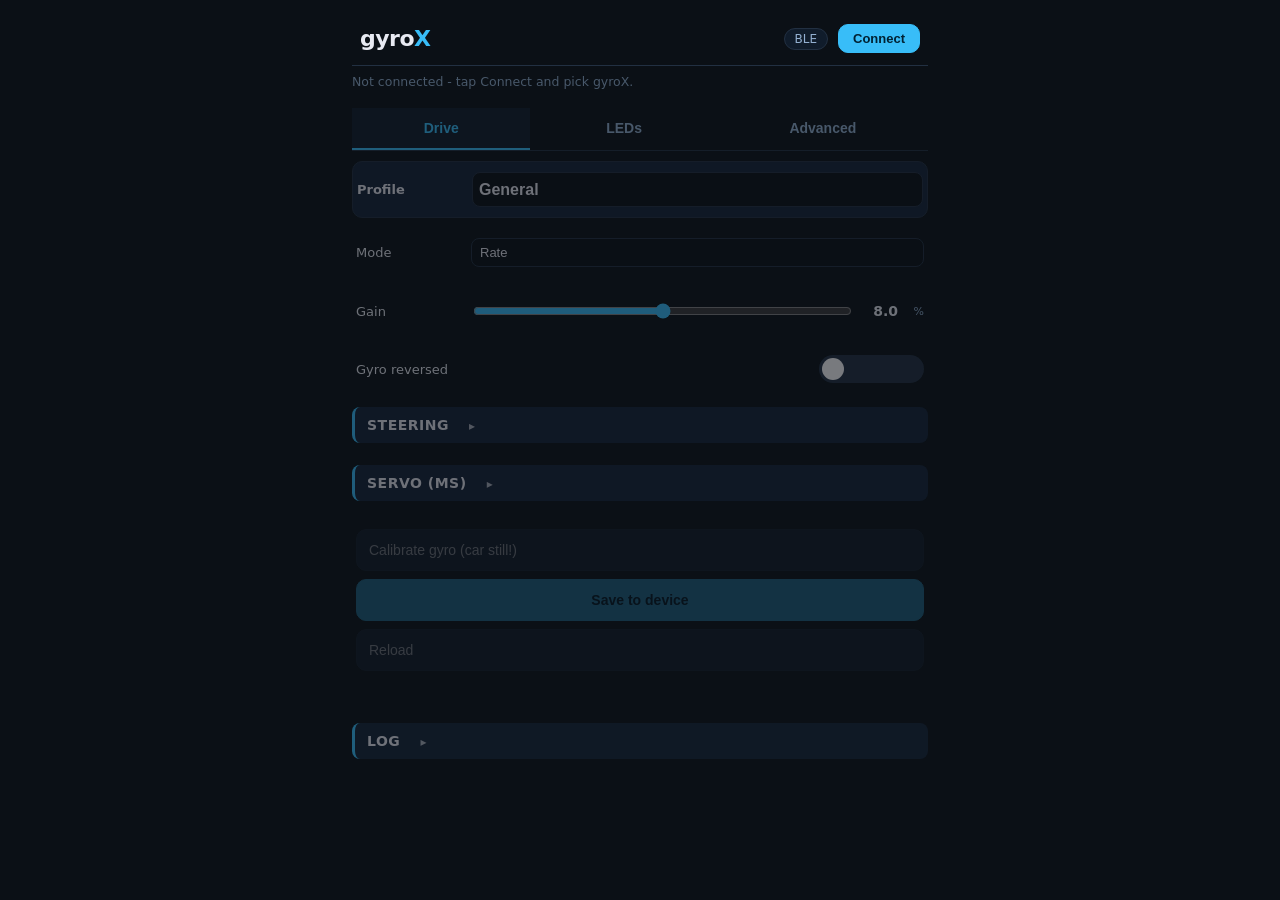
==== docs/index.html @ f601bc7b "Update styling" ====
<!DOCTYPE html>
<html lang="en">
<head>
<meta charset="UTF-8">
<meta name="viewport" content="width=device-width, initial-scale=1.0">
<title>gyroX BLE</title>
<link rel="stylesheet" href="style.css">
</head>
<body>
<div class="shell" id="shell">
  <header class="bar">
    <div class="brand">gyro<span class="dot">X</span></div>
    <div id="ver" class="pill">BLE</div>
    <button id="btnConn" class="btn-conn">Connect</button>
  </header>

  <div id="status" class="msg">Not connected - tap Connect and pick gyroX.</div>

  <nav class="tabs" role="tablist">
    <button class="tab active" data-tab="drive" role="tab" aria-selected="true">Drive</button>
    <button class="tab" data-tab="leds" role="tab" aria-selected="false">LEDs</button>
    <button class="tab" data-tab="advanced" role="tab" aria-selected="false">Advanced</button>
  </nav>

  <div class="tabpanels">

    <section class="tabpanel active" id="tab-drive" role="tabpanel">
      <div class="row profile-row">
        <label class="profile-label">Profile</label>
        <select id="mProfile" class="profile-select">
          <option value="0">General</option>
          <option value="1">Drift</option>
          <option value="2">Bashing</option>
          <option value="3">Custom</option>
        </select>
      </div>
      <div class="row">
        <label>Mode</label>
        <select id="mMode">
          <option value="0">Rate</option>
          <option value="1">Heading hold</option>
        </select>
      </div>
      <div class="row">
        <label>Gain</label>
        <input type="range" id="mGain" min="0" max="200">
        <span id="vGain" class="vnum">8.0</span><span class="vunit">%</span>
      </div>
      <div class="row">
        <label>Gyro reversed</label>
        <label class="switch"><input type="checkbox" id="mGyroRev"><span class="sl"></span></label>
      </div>
      <div class="row" id="rowResetHead" style="display:none"><button id="btnResetHead" class="btn-full">Reset heading-hold target</button></div>

      <div class="collapsible">
        <div class="sep" data-collapse="steering">Steering <span class="chev">▸</span></div>
        <div class="collapse-content" id="collapse-steering">
          <div class="row">
            <label>Steering reversed</label>
            <label class="switch"><input type="checkbox" id="mSteerRev"><span class="sl"></span></label>
          </div>
          <div class="row">
            <label>Deadband</label>
            <input type="range" id="mDeadband" min="0" max="50">
            <span id="vDeadband" class="vnum">8</span><span class="vunit">%</span>
          </div>
          <div class="row">
            <label>Trim</label>
            <input type="range" id="mTrim" min="-100" max="100">
            <span id="vTrim" class="vnum">0</span><span class="vunit">%</span>
          </div>
        </div>
      </div>

      <div class="collapsible">
        <div class="sep" data-collapse="servo">Servo (µs) <span class="chev">▸</span></div>
        <div class="collapse-content" id="collapse-servo">
          <div class="row"><label>Min</label><input type="number" id="mSmin" min="100" max="4000"></div>
          <div class="row"><label>Center</label><input type="number" id="mScenter" min="100" max="4000"></div>
          <div class="row"><label>Max</label><input type="number" id="mSmax" min="100" max="4000"></div>
        </div>
      </div>

      <div class="row act">
        <button id="btnCal" class="btn-full">Calibrate gyro (car still!)</button>
        <button id="btnSave" class="btn-full btn-save">Save to device</button>
        <button id="btnLoad" class="btn-full">Reload</button>
      </div>
      <div id="mMsg" class="msg"></div>
    </section>


    <section class="tabpanel" id="tab-leds" role="tabpanel">
      <div class="row">
        <label>Power</label>
        <label class="switch"><input type="checkbox" id="mLedsOn"><span class="sl"></span></label>
      </div>
      <div class="row">
        <label>Color</label>
        <span class="colorrow"><input type="color" id="mLedsColor" value="#ff0000"><span id="vLedsColor" class="hex">#ff0000</span></span>
      </div>
      <div class="row">
        <label>Brightness</label>
        <input type="range" id="mLedsBright" min="0" max="100">
        <span id="vBright" class="vnum">100</span><span class="vunit">%</span>
      </div>
    </section>

    <section class="tabpanel" id="tab-advanced" role="tabpanel">
      <div class="row">
        <label>Gyro filter (DLPF)</label>
        <select id="mDlpf">
          <option value="5">5 Hz (smooth)</option>
          <option value="10">10 Hz</option>
          <option value="21">21 Hz (drift)</option>
          <option value="44">44 Hz (snappy)</option>
        </select>
      </div>
      <div class="row">
        <label>Gyro range</label>
        <select id="mFs">
          <option value="250">±250 °/s</option>
          <option value="500">±500 °/s</option>
          <option value="1000">±1000 °/s</option>
          <option value="2000">±2000 °/s</option>
        </select>
      </div>
      <div class="row plain">
        <label>Gyro zero offset (°/s)</label>
        <span id="mGzoff" class="value">-</span>
      </div>
      <div class="msg">Applied on Save - no reboot needed.</div>

      <div class="sep">Device name</div>
      <div class="row">
        <label>Device name</label>
        <input type="text" id="fDevName" maxlength="20" placeholder="unnamed">
      </div>

      <div class="sep">Firmware update (OTA)</div>
      <div class="ota-box" id="otaBox">
        <div class="row plain"><label>Current</label><span id="otaInstalled" class="value">-</span></div>
        <div class="row plain"><label>Latest</label><span id="otaLatest" class="value">-</span></div>
        <div id="otaState" class="msg">Connect to check for updates.</div>
      </div>
      <div class="row"><button id="btnOta" class="btn-full" disabled>Update & flash over BLE</button></div>
      <div class="progress"><div class="fill" id="otaBar"></div></div>
      <div id="otaMsg" class="msg"></div>
      <div class="small">BLE flashing is slow (about <span id="otaMin">?</span> min). Faster: <a id="otaDl" href="#" download>download the .bin</a> and flash via the AP web UI (hold boot 3 s).</div>

      <div class="collapsible">
        <div class="sep" data-collapse="otamore">Rollback & local file <span class="chev">▸</span></div>
        <div class="collapse-content" id="collapse-otamore">
          <div class="row">
            <label>Version</label>
            <span class="ver-line">
              <select id="otaVersion"><option>Loading releases…</option></select>
              <button id="btnFlashVersion" class="btn-mini" disabled>Flash Version</button>
            </span>
          </div>
          <div class="row">
            <label>Rollback</label>
            <span class="rb-line">
              <span id="otaOther" class="value">-</span>
              <button id="btnRollback" class="btn-mini" disabled>Flash</button>
            </span>
          </div>
          <div class="row"><label>Flash local file</label><input type="file" id="otaFile" accept=".bin"></div>
          <div class="msg">For offline installs - releases normally load from GitHub automatically.</div>
        </div>
      </div>
    </section>

  </div>

  <div class="collapsible">
    <div class="sep" data-collapse="log">Log <span class="chev">▸</span></div>
    <div class="collapse-content" id="collapse-log">
      <div id="log" class="log"></div>
    </div>
  </div>
</div>
<script src="app.js"></script>
</body>
</html>
---- docs/style.css ----
/* gyroX BLE config - styled to match the AP web UI */

* { box-sizing: border-box; }

:root {
  --bg: #0b1016;
  --panel: #121c2b;
  --border: #223042;
  --text: #e8eaf2;
  --muted: #93b0d1;
  --accent: #38bdf8;
}

html { -webkit-tap-highlight-color: transparent; }
body { margin: 0; font-family: system-ui, -apple-system, Segoe UI, Roboto, sans-serif; background: var(--bg); color: var(--text); font-size: 14px; -webkit-font-smoothing: antialiased; }
.shell { max-width: 600px; margin: 0 auto; padding: 12px; }

/* ---------- header ---------- */
.bar { display: flex; align-items: center; gap: 10px; padding: 12px 8px; border-bottom: 1px solid var(--border); }
.brand { font-size: 22px; font-weight: 700; letter-spacing: -0.5px; }
.dot { color: var(--accent); }
.pill { font-size: 12px; padding: 3px 10px; border-radius: 12px; background: #101c2b; border: 1px solid var(--border); color: var(--muted); margin-left: auto; white-space: nowrap; }
.pill.connected { color: var(--accent); border-color: var(--accent); }

/* connect button (BLE only) */
.btn-conn { font-size: 13px; font-weight: 700; padding: 6px 14px; border-radius: 10px; background: var(--accent); color: #002233; border: 1px solid var(--accent); cursor: pointer; white-space: nowrap; }
.btn-conn:hover { background: #4ecbff; }
.btn-conn.disconnect { background: #1d2b3f; color: var(--text); border-color: var(--border); font-weight: 600; }

/* ---------- status / messages ---------- */
.msg { font-size: 12.5px; color: var(--muted); margin: 8px 0; min-height: 18px; }
.msg.err { color: #ff8484; }
.msg.ok { color: #7ee2a8; }

/* ---------- tabs ---------- */
.tabs { display: flex; gap: 4px; margin: 16px 0 4px; overflow-x: auto; scrollbar-width: none; border-bottom: 1px solid var(--border); }
.tabs::-webkit-scrollbar { display: none; }
.tab { flex: 1 1 auto; min-width: 90px; text-align: center; padding: 12px 6px; font-size: 14px; font-weight: 600; color: var(--muted); background: transparent; border: none; border-bottom: 2px solid transparent; cursor: pointer; }
.tab.active { color: var(--accent); border-bottom-color: var(--accent); background: #101c2b; }

/* ---------- tab panels ---------- */
.tabpanel { display: none; animation: fadeIn 0.2s ease; }
.tabpanel.active { display: block; }
@keyframes fadeIn { from { opacity: 0; transform: translateY(4px); } to { opacity: 1; transform: translateY(0); } }

/* ---------- form rows ---------- */
.row { display: flex; align-items: center; justify-content: space-between; gap: 10px; margin: 10px 0; padding: 10px 4px; border-radius: 10px; }
.row:hover { background: #19273c; }
.row label { font-size: 13px; color: var(--text); min-width: 105px; }
.sep { font-size: 12px; color: var(--muted); text-transform: uppercase; letter-spacing: 0.5px; margin: 18px 0 8px; padding-left: 6px; border-left: 3px solid var(--accent); }

/* inputs */
input[type=range] { flex: 1; accent-color: var(--accent); height: 24px; }
input[type=number] { flex: 0 0 110px; background: #0b1016; border: 1px solid var(--border); color: var(--text); border-radius: 8px; padding: 6px 8px; font-size: 13px; }
input[type=text] { flex: 1; background: #0b1016; border: 1px solid var(--border); color: var(--text); border-radius: 8px; padding: 8px 10px; font-size: 13px; }
select { flex: 1; background: #0b1016; border: 1px solid var(--border); color: var(--text); border-radius: 8px; padding: 6px 8px; font-size: 13px; min-width: 110px; -webkit-appearance: none; }
.vnum { font-variant-numeric: tabular-nums; font-weight: 600; min-width: 34px; text-align: right; }
.vunit { font-size: 11px; color: var(--muted); min-width: 16px; text-align: right; }
.colorrow { display: flex; align-items: center; gap: 8px; flex: 1; }
.hex { font-size: 12px; color: var(--muted); min-width: 52px; text-align: center; }
input[type=color] { width: 44px; height: 32px; border: none; border-radius: 6px; background: none; cursor: pointer; }
input[type=file] { flex: 1; font-size: 12px; color: var(--muted); }
input[type=file]::file-selector-button { background: #1d2b3f; border: 1px solid var(--border); color: var(--text); border-radius: 8px; padding: 6px 10px; margin-right: 8px; cursor: pointer; }


/* switches */
.switch { position: relative; display: inline-block; width: 48px; height: 28px; }
.switch input { opacity: 0; width: 0; height: 0; }
.sl { position: absolute; cursor: pointer; inset: 0; background: var(--border); border-radius: 28px; transition: .2s; }
.sl:after { position: absolute; content: ""; height: 22px; width: 22px; left: 3px; bottom: 3px; background: #fff; border-radius: 50%; transition: .2s; }
input:checked + .sl { background: var(--accent); }
input:checked + .sl:after { transform: translateX(20px); }

/* buttons */
.btn-full { width: 100%; background: #1d2b3f; border: 1px solid var(--border); color: var(--text); border-radius: 10px; padding: 12px; font-size: 14px; cursor: pointer; text-align: left; }
.btn-full:hover:not(:disabled) { background: #24364c; }
.btn-full:disabled { opacity: 0.45; cursor: not-allowed; }
.btn-save { background: var(--accent); color: #002233; border-color: var(--accent); font-weight: 700; text-align: center; }
.btn-save:hover:not(:disabled) { background: #4ecbff; }
.act { display: flex; flex-direction: column; gap: 8px; }

/* progress bar (OTA) */
.progress { height: 6px; background: #1d2b3f; border-radius: 3px; margin: 8px 0; overflow: hidden; }
.progress .fill { height: 100%; width: 0%; background: var(--accent); transition: width 0.15s; }

/* telemetry strip */
.telemetry { display: grid; grid-template-columns: repeat(4, 1fr); gap: 6px; margin-top: 18px; padding-top: 12px; border-top: 1px solid var(--border); background: #101c2b; border-radius: 12px; }
@media (max-width: 480px) { .telemetry { grid-template-columns: repeat(2, 1fr); } }
.tel-item { display: flex; flex-direction: column; align-items: center; gap: 2px; padding: 8px 2px; }
.tel-label { font-size: 10px; color: var(--muted); text-transform: uppercase; letter-spacing: 0.3px; }
.tel-val { font-size: 17px; font-weight: 700; font-variant-numeric: tabular-nums; line-height: 1; }
.tel-unit { font-size: 10px; color: var(--muted); }

/* ---------- profile prominence (Drive page) ---------- */
.profile-row { background: #162438; border: 1px solid var(--border); }
.profile-label { font-size: 16px; font-weight: 700; color: var(--text); min-width: 115px; }
.profile-select { font-size: 16px; font-weight: 700; padding: 8px 6px; }

/* ---------- collapsible sections ---------- */
.sep[data-collapse] {
  font-size: 14px; font-weight: 700; color: var(--text); text-transform: uppercase; letter-spacing: 0.5px;
  margin: 14px 0 8px; padding: 10px 12px;
  background: #162438; border-radius: 8px;
  cursor: pointer; user-select: none;
}
.sep[data-collapse]:hover { background: #1b2c44; }
.sep[data-collapse] .chev { display: inline-block; width: 16px; text-align: center; margin-left: 10px; font-size: 12px; opacity: 0.7; transition: transform 0.2s ease; }
.sep[data-collapse].open .chev { transform: rotate(90deg); opacity: 1; }
.collapse-content { max-height: 0; overflow: hidden; opacity: 0; transition: max-height 0.25s ease, opacity 0.2s ease; }
.collapse-content.open { max-height: 2400px; opacity: 1; }

/* ---------- log (BLE diagnostics) ---------- */
.log { font-family: ui-monospace, SFMono-Regular, Menlo, Consolas, monospace; font-size: 11px; color: var(--muted); background: #0b1016; border: 1px solid var(--border); border-radius: 10px; padding: 8px 10px; max-height: 180px; overflow-y: auto; }
.log .entry { padding: 2px 0; border-bottom: 1px solid #14202f; white-space: pre-wrap; word-break: break-word; }
.log .entry:last-child { border-bottom: none; }
.log .ts { color: #5a7392; margin-right: 6px; }
.log .ok { color: #7ee2a8; }
.log .err { color: #ff8484; }
.log .info { color: var(--muted); }


/* OTA status box: green when up to date, red when an update is available */
.ota-box { border: 1px solid var(--border); border-radius: 10px; padding: 4px 8px; margin: 10px 0; }
.ota-box .row { margin: 4px 0; padding: 4px 2px; }
.ota-box.ok { border-color: #22c55e; }
.ota-box.ok #otaState { color: #7ee2a8; }
.ota-box.update { border-color: #ef4444; }
.ota-box.update #otaState { color: #ff9b9b; }
.small a { color: var(--accent); }

/* OTA status box: green when up to date, red when an update is available */
.ota-box { border: 1px solid var(--border); border-radius: 10px; padding: 4px 8px; margin: 10px 0; }
.ota-box .row { margin: 4px 0; padding: 4px 2px; }
.ota-box .row:hover { background: transparent; }   /* display-only rows: not clickable */
.ota-box.ok { border-color: #22c55e; }
.ota-box.ok #otaState { color: #7ee2a8; }
.ota-box.update { border-color: #ef4444; }
.ota-box.update #otaState { color: #ff9b9b; }
.small a { color: var(--accent); }

/* compact buttons for the advanced OTA rows */
.ver-line, .rb-line { display: flex; align-items: center; gap: 8px; flex: 1; justify-content: flex-end; }
.btn-mini { padding: 6px 12px; font-size: 12px; font-weight: 600; border-radius: 8px; background: #1d2b3f; border: 1px solid var(--border); color: var(--text); cursor: pointer; white-space: nowrap; }
.btn-mini:hover:not(:disabled) { background: #24364c; }
.btn-mini:disabled { opacity: 0.45; cursor: not-allowed; }

/* disconnected: dim + lock everything below the header */
.shell > :not(.bar) { transition: opacity 0.2s ease; }
.shell.off > :not(.bar) { opacity: 0.45; pointer-events: none; user-select: none; }


/* OTA rows */
.value { font-size: 13px; font-weight: 600; color: var(--text); text-align: right; word-break: break-all; }
.btn-full.ota-update { background: var(--accent); color: #002233; border-color: var(--accent); font-weight: 700; text-align: center; }
.btn-full.ota-update:hover:not(:disabled) { background: #4ecbff; }

.log .info { color: var(--muted); }
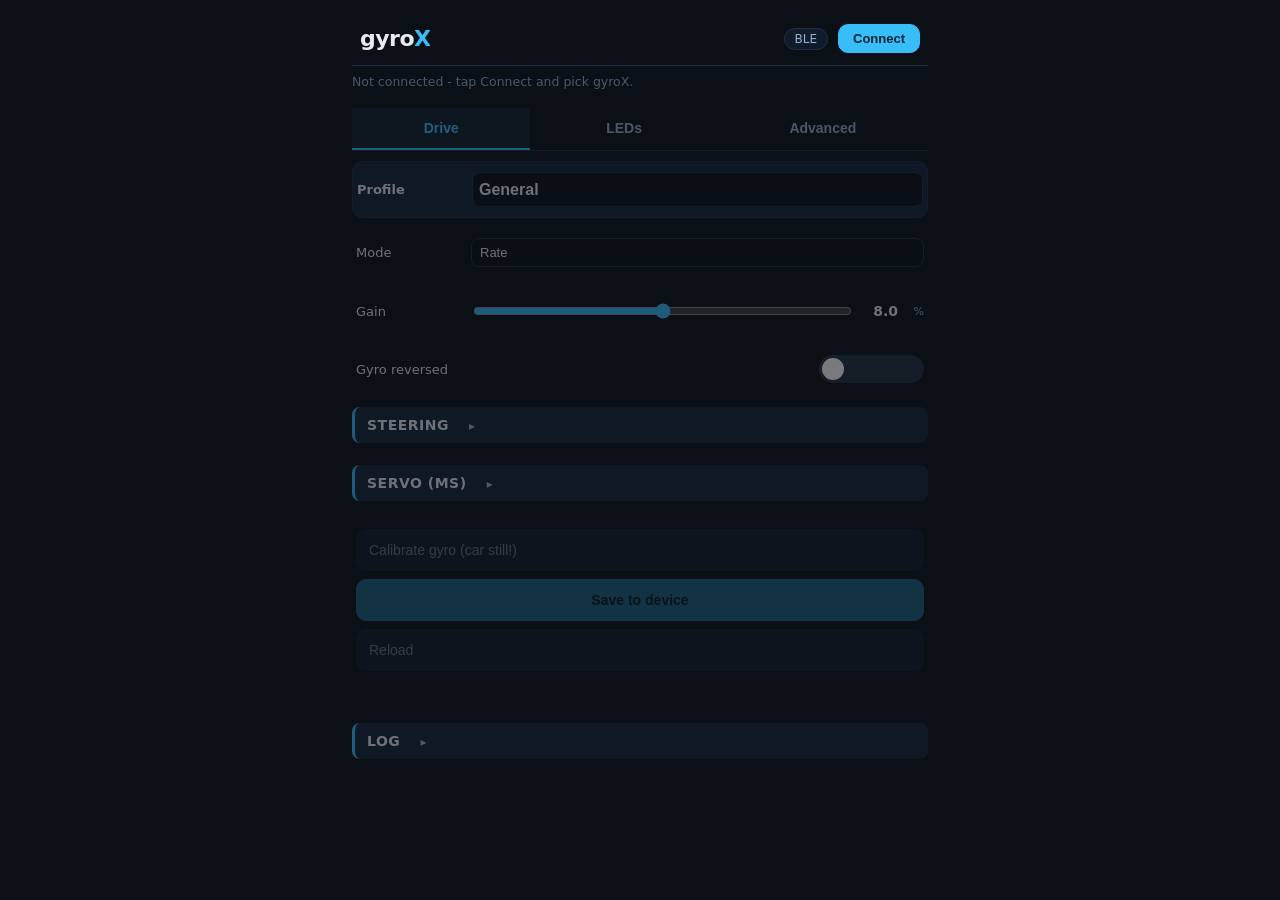
==== commit d2c03379: "Fix auto-save" ====
--- a/docs/index.html
+++ b/docs/index.html
@@ -129,12 +129,14 @@
         <label>Gyro zero offset (°/s)</label>
         <span id="mGzoff" class="value">-</span>
       </div>
-      <div class="msg">Applied on Save - no reboot needed.</div>
 
       <div class="sep">Device name</div>
       <div class="row">
         <label>Device name</label>
-        <input type="text" id="fDevName" maxlength="20" placeholder="unnamed">
+        <span class="ver-line">
+          <input type="text" id="fDevName" maxlength="20" placeholder="unnamed">
+          <button id="btnSaveName" class="btn-mini" disabled>Save</button>
+        </span>
       </div>
 
       <div class="sep">Firmware update (OTA)</div>
@@ -146,7 +148,6 @@
       <div class="row"><button id="btnOta" class="btn-full" disabled>Update & flash over BLE</button></div>
       <div class="progress"><div class="fill" id="otaBar"></div></div>
       <div id="otaMsg" class="msg"></div>
-      <div class="small">BLE flashing is slow (about <span id="otaMin">?</span> min). Faster: <a id="otaDl" href="#" download>download the .bin</a> and flash via the AP web UI (hold boot 3 s).</div>
 
       <div class="collapsible">
         <div class="sep" data-collapse="otamore">Rollback & local file <span class="chev">▸</span></div>
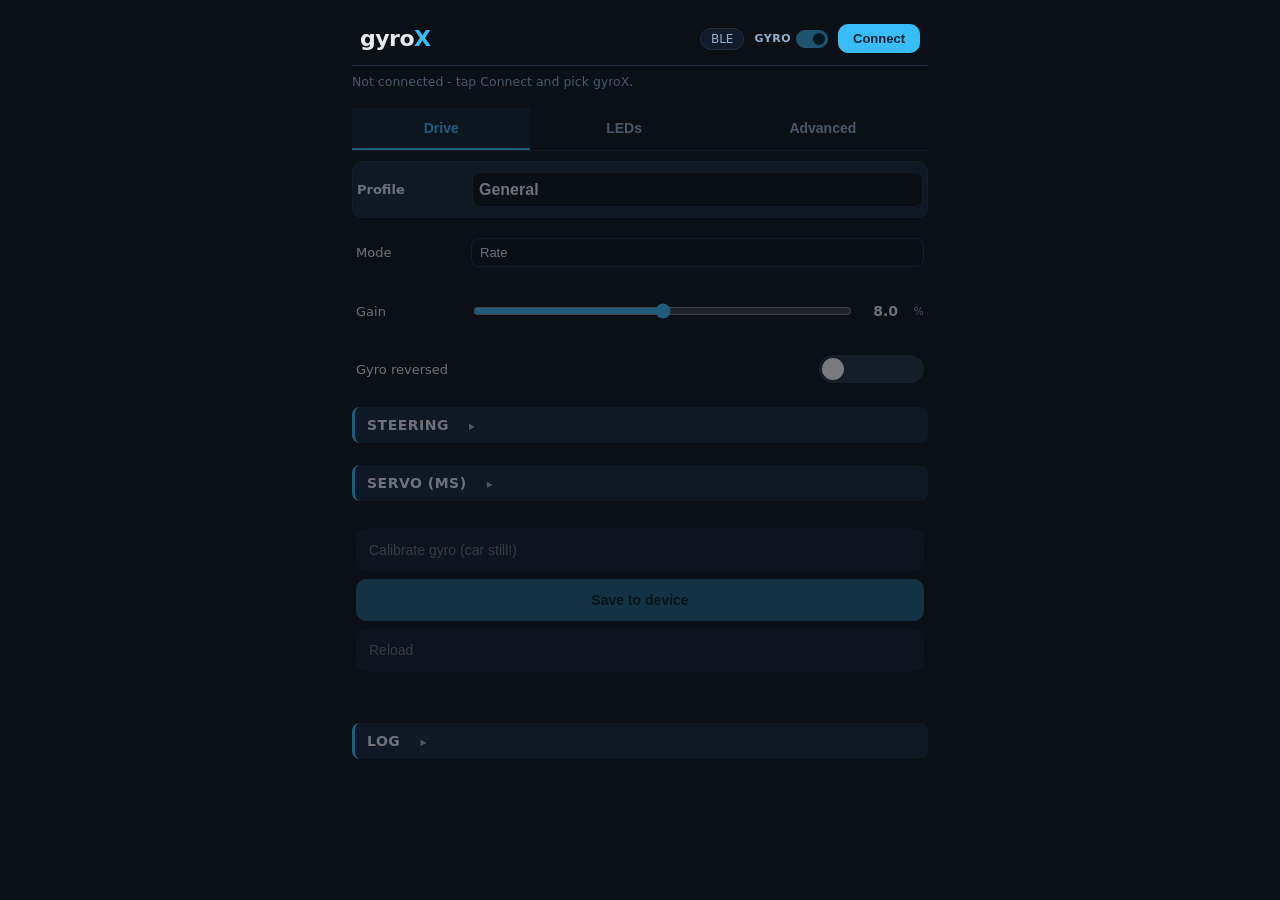
==== commit b40e32ef: "Add gyro enable/disable on header" ====
--- a/docs/index.html
+++ b/docs/index.html
@@ -11,6 +11,11 @@
   <header class="bar">
     <div class="brand">gyro<span class="dot">X</span></div>
     <div id="ver" class="pill">BLE</div>
+    <label class="gyro-switch" title="Gyro correction on/off">
+      <span class="gs-label">GYRO</span>
+      <input type="checkbox" id="swGyro" checked disabled>
+      <span class="gs-track"></span>
+    </label>
     <button id="btnConn" class="btn-conn">Connect</button>
   </header>
 
--- a/docs/style.css
+++ b/docs/style.css
@@ -143,6 +143,15 @@
 .btn-mini { padding: 6px 12px; font-size: 12px; font-weight: 600; border-radius: 8px; background: #1d2b3f; border: 1px solid var(--border); color: var(--text); cursor: pointer; white-space: nowrap; }
 .btn-mini:hover:not(:disabled) { background: #24364c; }
 .btn-mini:disabled { opacity: 0.45; cursor: not-allowed; }
+/* header gyro switch */
+.gyro-switch { display: flex; align-items: center; gap: 5px; cursor: pointer; user-select: none; }
+.gyro-switch .gs-label { font-size: 11px; font-weight: 700; letter-spacing: 0.5px; color: var(--muted); }
+.gyro-switch input { display: none; }
+.gyro-switch .gs-track { width: 32px; height: 18px; border-radius: 10px; background: #1d2b3f; border: 1px solid var(--border); position: relative; transition: background 0.15s ease, border-color 0.15s ease; flex: none; }
+.gyro-switch .gs-track::after { content: ''; position: absolute; top: 2px; left: 2px; width: 12px; height: 12px; border-radius: 50%; background: var(--muted); transition: transform 0.15s ease, background 0.15s ease; }
+.gyro-switch input:checked + .gs-track { background: var(--accent); border-color: var(--accent); }
+.gyro-switch input:checked + .gs-track::after { transform: translateX(14px); background: #002233; }
+.gyro-switch input:disabled + .gs-track { opacity: 0.4; }
 
 /* disconnected: dim + lock everything below the header */
 .shell > :not(.bar) { transition: opacity 0.2s ease; }
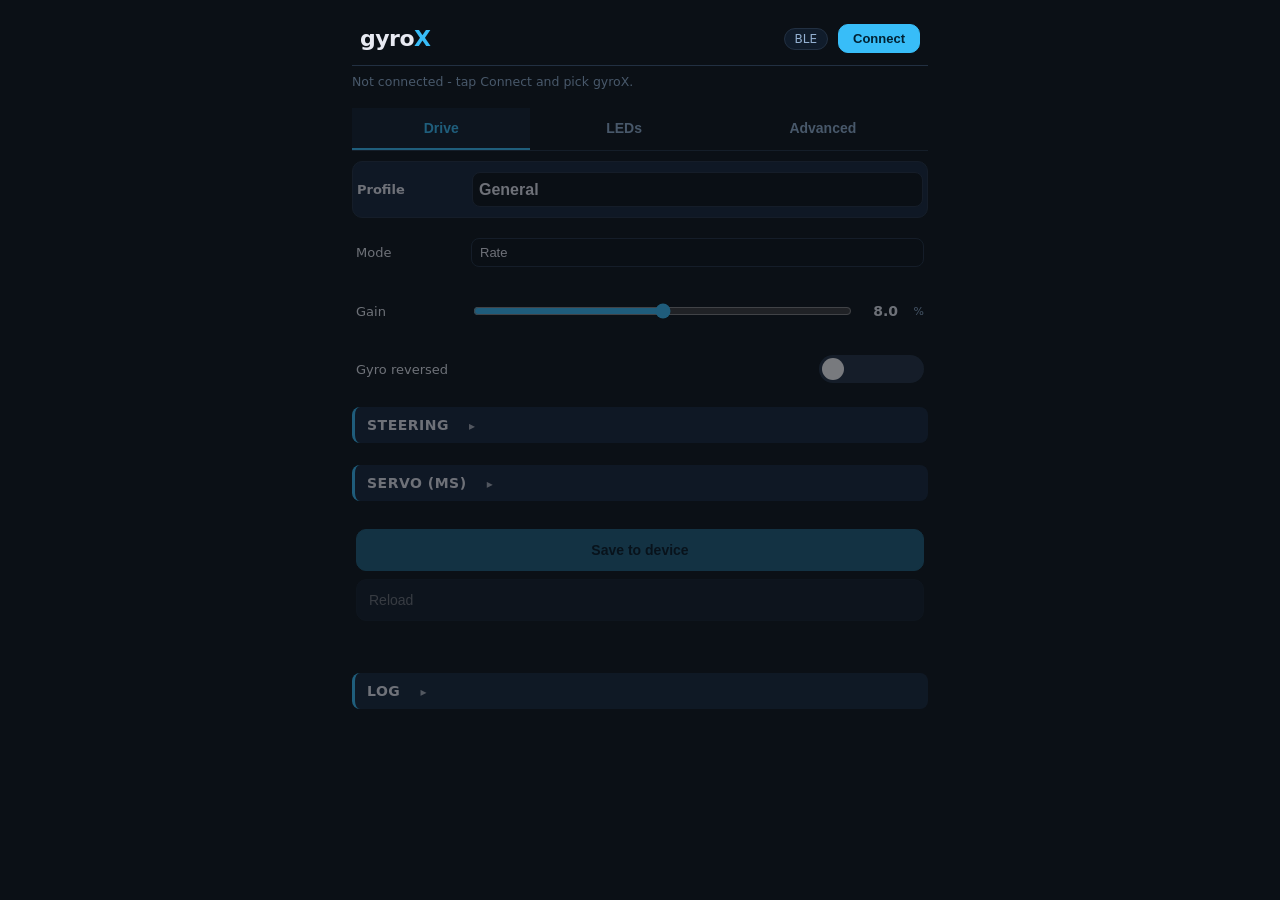
==== commit 6ef71870: "Move calibrate gyro to advanced page" ====
--- a/docs/index.html
+++ b/docs/index.html
@@ -87,7 +87,6 @@
       </div>
 
       <div class="row act">
-        <button id="btnCal" class="btn-full">Calibrate gyro (car still!)</button>
         <button id="btnSave" class="btn-full btn-save">Save to device</button>
         <button id="btnLoad" class="btn-full">Reload</button>
       </div>
@@ -134,6 +133,8 @@
         <label>Gyro zero offset (°/s)</label>
         <span id="mGzoff" class="value">-</span>
       </div>
+      <div class="row"><button id="btnCal" class="btn-full">Calibrate gyro (car still!)</button></div>
+      <div id="calMsg" class="msg"></div>
 
       <div class="sep">Device name</div>
       <div class="row">
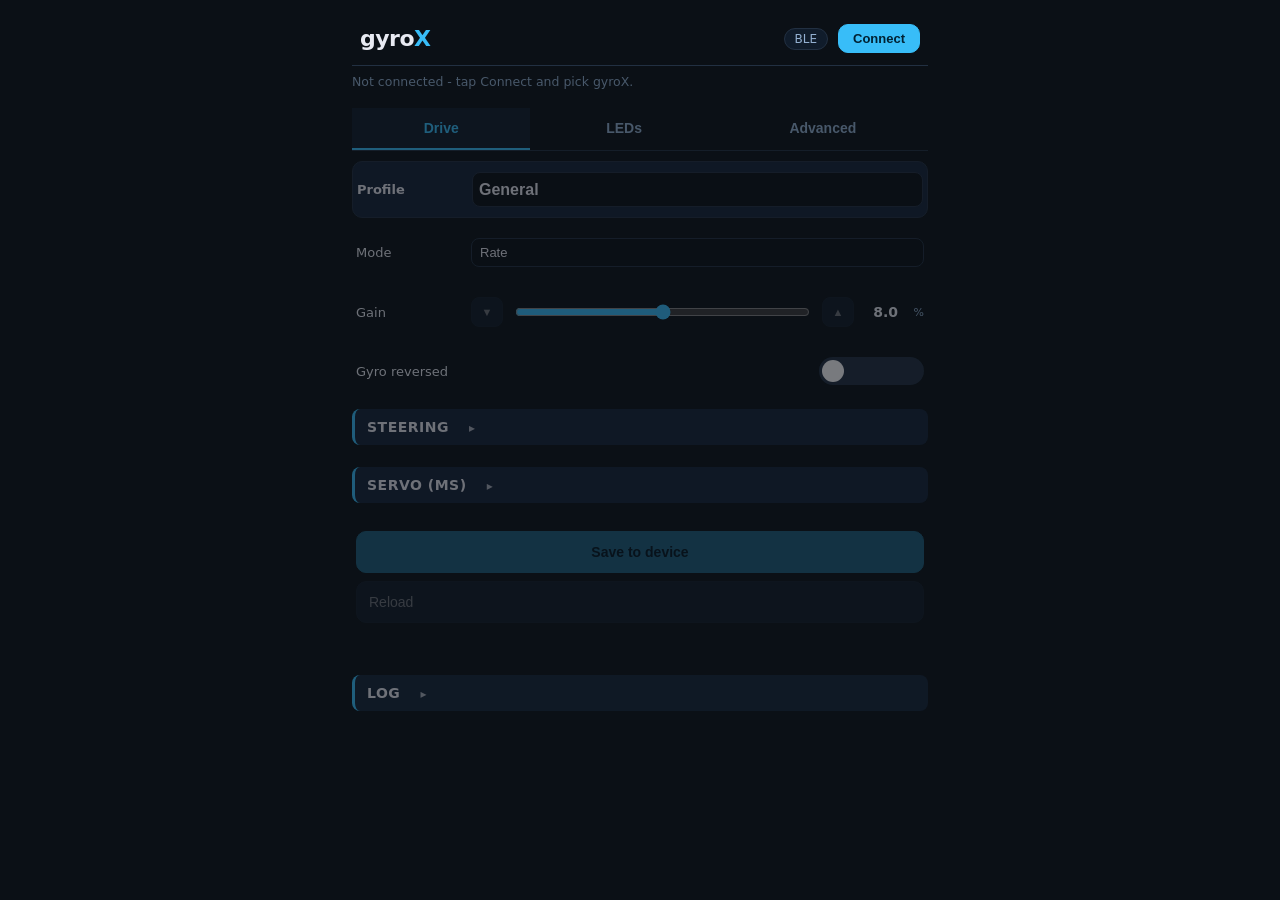
==== commit 67d2501f: "Add more trim bumps - trimps if you will" ====
--- a/docs/index.html
+++ b/docs/index.html
@@ -48,7 +48,9 @@
       </div>
       <div class="row">
         <label>Gain</label>
+        <button id="btnGainDn" class="step-btn" title="Gain down" aria-label="Gain down">▼</button>
         <input type="range" id="mGain" min="0" max="200">
+        <button id="btnGainUp" class="step-btn" title="Gain up" aria-label="Gain up">▲</button>
         <span id="vGain" class="vnum">8.0</span><span class="vunit">%</span>
       </div>
       <div class="row">
@@ -66,12 +68,16 @@
           </div>
           <div class="row">
             <label>Deadband</label>
+            <button id="btnDeadDn" class="step-btn" title="Deadband down" aria-label="Deadband down">▼</button>
             <input type="range" id="mDeadband" min="0" max="50">
+            <button id="btnDeadUp" class="step-btn" title="Deadband up" aria-label="Deadband up">▲</button>
             <span id="vDeadband" class="vnum">8</span><span class="vunit">%</span>
           </div>
           <div class="row">
             <label>Trim</label>
+            <button id="btnTrimDn" class="step-btn" title="Trim down" aria-label="Trim down">▼</button>
             <input type="range" id="mTrim" min="-100" max="100">
+            <button id="btnTrimUp" class="step-btn" title="Trim up" aria-label="Trim up">▲</button>
             <span id="vTrim" class="vnum">0</span><span class="vunit">%</span>
           </div>
         </div>
@@ -105,7 +111,9 @@
       </div>
       <div class="row">
         <label>Brightness</label>
+        <button id="btnBrightDn" class="step-btn" title="Brightness down" aria-label="Brightness down">▼</button>
         <input type="range" id="mLedsBright" min="0" max="100">
+        <button id="btnBrightUp" class="step-btn" title="Brightness up" aria-label="Brightness up">▲</button>
         <span id="vBright" class="vnum">100</span><span class="vunit">%</span>
       </div>
     </section>
--- a/docs/style.css
+++ b/docs/style.css
@@ -19,7 +19,7 @@
 .bar { display: flex; align-items: center; gap: 10px; padding: 12px 8px; border-bottom: 1px solid var(--border); }
 .brand { font-size: 22px; font-weight: 700; letter-spacing: -0.5px; }
 .dot { color: var(--accent); }
-.pill { font-size: 12px; padding: 3px 10px; border-radius: 12px; background: #101c2b; border: 1px solid var(--border); color: var(--muted); margin-left: auto; white-space: nowrap; }
+.pill { font-size: 12px; padding: 3px 10px; border-radius: 12px; background: #101c2b; border: 1px solid var(--border); color: var(--muted); margin-left: auto; white-space: nowrap; min-width: 0; overflow: hidden; text-overflow: ellipsis; }
 .pill.connected { color: var(--accent); border-color: var(--accent); }
 
 /* connect button (BLE only) */
@@ -143,6 +143,11 @@
 .btn-mini { padding: 6px 12px; font-size: 12px; font-weight: 600; border-radius: 8px; background: #1d2b3f; border: 1px solid var(--border); color: var(--text); cursor: pointer; white-space: nowrap; }
 .btn-mini:hover:not(:disabled) { background: #24364c; }
 .btn-mini:disabled { opacity: 0.45; cursor: not-allowed; }
+/* trim stepper buttons (±1 per tap, saves immediately) */
+.step-btn { flex: none; width: 32px; height: 30px; padding: 0; font-size: 11px; line-height: 1; border-radius: 8px; background: #1d2b3f; border: 1px solid var(--border); color: var(--text); cursor: pointer; }
+.step-btn:hover:not(:disabled) { background: #24364c; }
+.step-btn:active:not(:disabled) { background: var(--accent); }
+.step-btn:disabled { opacity: 0.45; cursor: not-allowed; }
 /* header gyro switch */
 .gyro-switch { display: flex; align-items: center; gap: 5px; cursor: pointer; user-select: none; }
 .gyro-switch .gs-label { font-size: 11px; font-weight: 700; letter-spacing: 0.5px; color: var(--muted); }
